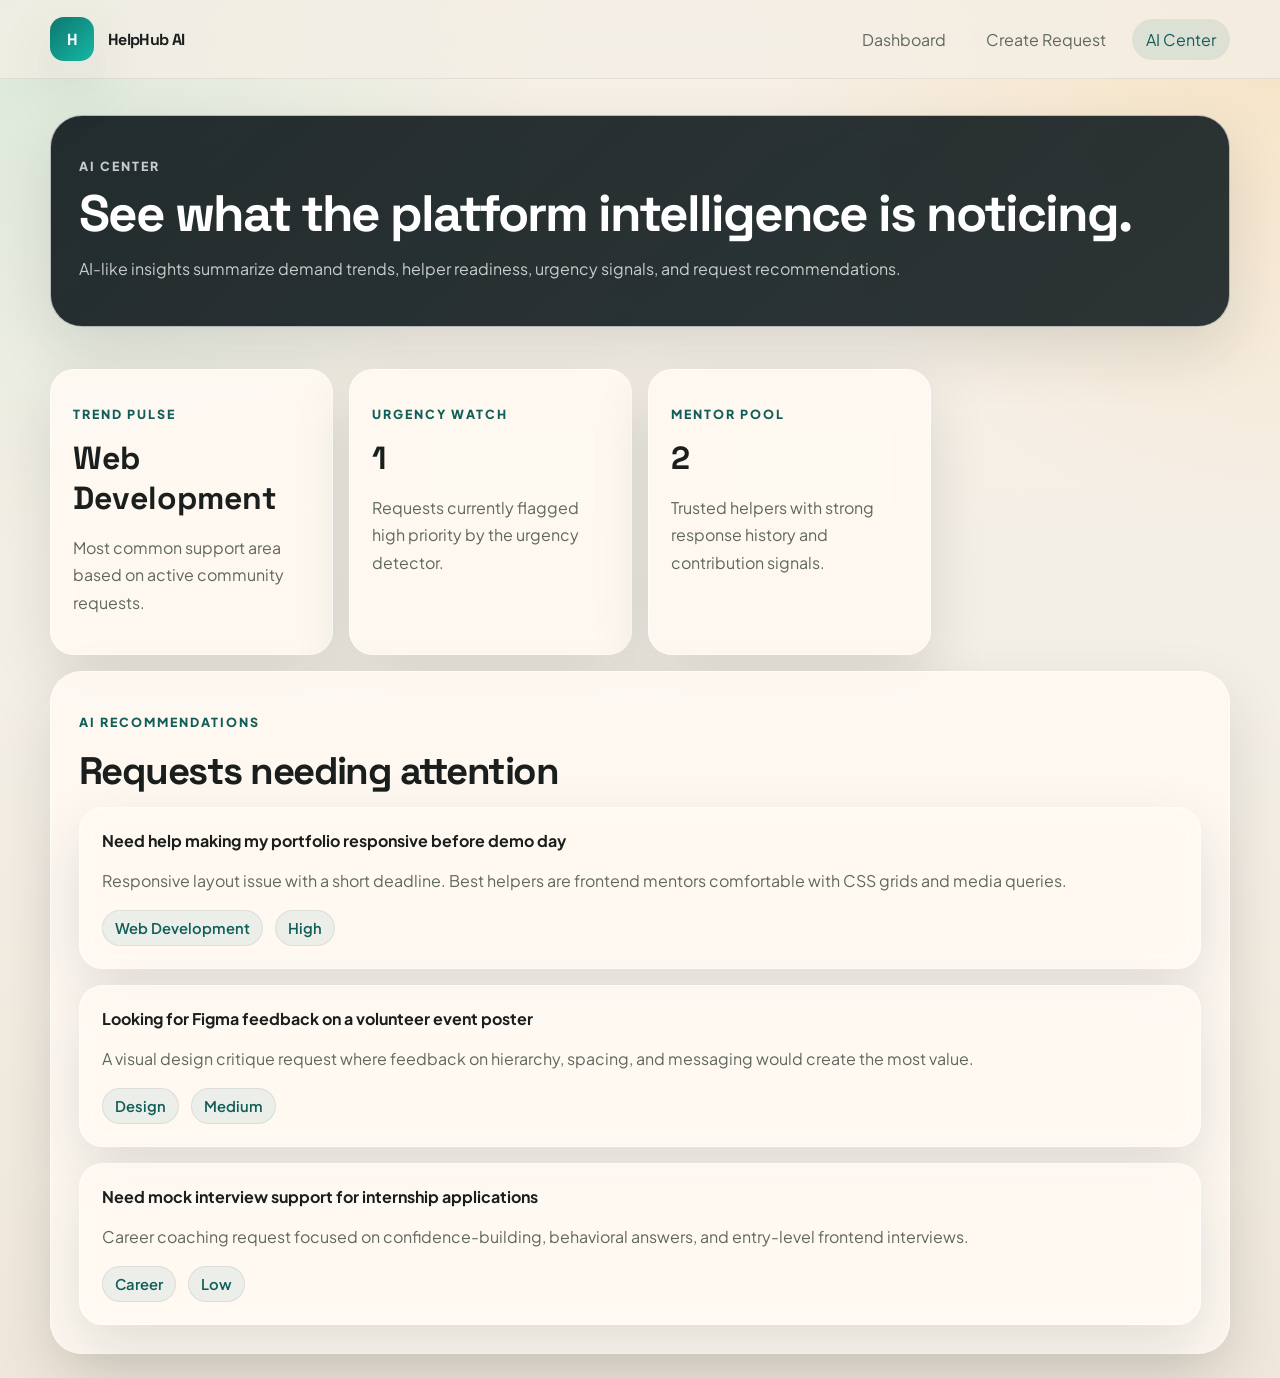
==== Assets/AI-center.html @ e8e607c4 "Task Done" ====
<html lang="en">

<head>
     <meta charset="UTF-8">
     <meta name="viewport" content="width=device-width, initial-scale=1.0">
     <title>HelpHub AI | AI Center</title>
     <link rel="preconnect" href="https://fonts.googleapis.com">
     <link rel="preconnect" href="https://fonts.gstatic.com" crossorigin="">
     <link href="https://fonts.googleapis.com/css2?family=Plus+Jakarta+Sans:wght@400;500;600;700;800&amp;family=Space+Grotesk:wght@500;700&amp;display=swap"
          rel="stylesheet">
     <link rel="stylesheet" href="../style.css">
     <style>
          ._button_10caf_25 {
               border-radius: 8px;
               border: unset;
               cursor: pointer;
               transition: .3s
          }

          ._button_10caf_25:disabled {
               opacity: .3;
               cursor: not-allowed
          }

          ._button_default_10caf_35 {
               background: transparent;
               color: #43434e
          }

          ._button_default_10caf_35:hover {
               background: #f3f4f7
          }

          ._button_default_10caf_35:active {
               background: #8e8e8e
          }

          ._button_default_10caf_35 ._svg_10caf_45 * {
               fill: #43434e
          }

          ._button_primary_10caf_48 {
               background: #007eff;
               color: #fff
          }

          ._button_primary_10caf_48:hover {
               background: #3398ff
          }

          ._button_primary_10caf_48:active {
               background: #66b2ff
          }

          ._button_primary_10caf_48 ._svg_10caf_45 * {
               fill: #fff
          }

          ._button_link_10caf_61 {
               background: transparent;
               color: #007eff
          }

          ._button_link_10caf_61:hover {
               color: #3398ff
          }

          ._button_link_10caf_61:active {
               color: #66b2ff
          }

          ._button_link_10caf_61 ._svg_10caf_45 * {
               fill: #007eff
          }

          ._button_link_10caf_61 ._svg_10caf_45 *:hover {
               fill: #3398ff
          }

          ._button_link_10caf_61 ._svg_10caf_45 *:active {
               fill: #66b2ff
          }

          ._button_large_10caf_80 {
               padding: 12px 16px
          }

          ._button_large_10caf_80 * {
               font-size: 16px
          }

          ._button_medium_10caf_86 {
               padding: 8px 16px
          }

          ._button_medium_10caf_86 * {
               font-size: 16px
          }

          ._button_small_10caf_92 {
               padding: 4px;
               min-height: 24px
          }

          ._button_small_10caf_92 * {
               font-size: 12px
          }

          ._flexBox_9xdww_14 {
               flex-flow: unset
          }

          ._gap_extraTiny_9xdww_18 {
               gap: 2px
          }

          ._gap_tiny_9xdww_22 {
               gap: 4px
          }

          ._gap_extraSmall_9xdww_26 {
               gap: 6px
          }

          ._gap_small_9xdww_30 {
               gap: 8px
          }

          ._gap_medium_9xdww_34 {
               gap: 16px
          }

          ._gap_normal_9xdww_38 {
               gap: 24px
          }

          ._gap_large_9xdww_42 {
               gap: 32px
          }

          ._gap_xLarge_9xdww_46 {
               gap: 48px
          }

          ._gap_xxLarge_9xdww_50 {
               gap: 56px
          }

          ._gap_extraLarge_9xdww_54 {
               gap: 64px
          }

          ._column_9xdww_58 {
               flex-direction: column !important
          }

          ._flexWrap_9xdww_62 {
               flex-wrap: wrap
          }

          ._popover_12uvb_1 {
               position: fixed;
               padding: 8px 10px;
               z-index: 2147483647;
               background: #31363de6;
               border-radius: 4px;
               color: #fff;
               font-size: 14px
          }

          ._buttons_12uvb_11 {
               position: fixed;
               top: 0;
               right: 0;
               padding: 8px;
               z-index: 2147483647
          }

          ._popup_hcu7e_1 {
               position: fixed;
               z-index: 2147483649;
               background: #ffffffe6;
               border-radius: 4px;
               color: #000;
               font-size: 14px;
               line-height: 1.286;
               width: 350px;
               -webkit-backdrop-filter: blur(2px);
               backdrop-filter: blur(2px);
               box-shadow: 0 0 7px -5px #000
          }

          ._popup_hcu7e_1:before {
               border-color: rgba(255, 255, 255, .9) transparent;
               border-width: 0 7px 7px 7px;
               left: 7px;
               top: -7px;
               border-style: solid;
               content: ".";
               display: block;
               height: 0;
               position: absolute;
               text-indent: -30000px;
               width: 0
          }

          ._color_hcu7e_27 {
               width: 20px;
               height: 20px;
               cursor: pointer;
               flex-shrink: 0
          }

          ._styleContainer_hcu7e_34 {
               white-space: nowrap;
               overflow: hidden;
               text-overflow: ellipsis
          }

          ._extraTiny_dg7lc_14 {
               padding: 2px
          }

          ._extraTinyVR_dg7lc_18 {
               padding-top: 2px;
               padding-bottom: 2px
          }

          ._extraTinyHR_dg7lc_23 {
               padding-left: 2px;
               padding-right: 2px
          }

          ._extraTinyTop_dg7lc_28 {
               padding-top: 2px
          }

          ._extraTinyRight_dg7lc_32 {
               padding-right: 2px
          }

          ._extraTinyBottom_dg7lc_36 {
               padding-bottom: 2px
          }

          ._extraTinyLeft_dg7lc_40 {
               padding-left: 2px
          }

          ._tiny_dg7lc_44 {
               padding: 4px
          }

          ._tinyVR_dg7lc_48 {
               padding-top: 4px;
               padding-bottom: 4px
          }

          ._tinyHR_dg7lc_53 {
               padding-left: 4px;
               padding-right: 4px
          }

          ._tinyTop_dg7lc_58 {
               padding-top: 4px
          }

          ._tinyRight_dg7lc_62 {
               padding-right: 4px
          }

          ._tinyBottom_dg7lc_66 {
               padding-bottom: 4px
          }

          ._tinyLeft_dg7lc_70 {
               padding-left: 4px
          }

          ._extraSmall_dg7lc_74 {
               padding: 6px
          }

          ._extraSmallVR_dg7lc_78 {
               padding-top: 6px;
               padding-bottom: 6px
          }

          ._extraSmallHR_dg7lc_83 {
               padding-left: 6px;
               padding-right: 6px
          }

          ._extraSmallTop_dg7lc_88 {
               padding-top: 6px
          }

          ._extraSmallRight_dg7lc_92 {
               padding-right: 6px
          }

          ._extraSmallBottom_dg7lc_96 {
               padding-bottom: 6px
          }

          ._extraSmallLeft_dg7lc_100 {
               padding-left: 6px
          }

          ._small_dg7lc_104 {
               padding: 8px
          }

          ._smallVR_dg7lc_108 {
               padding-top: 8px;
               padding-bottom: 8px
          }

          ._smallHR_dg7lc_113 {
               padding-left: 8px;
               padding-right: 8px
          }

          ._smallTop_dg7lc_118 {
               padding-top: 8px
          }

          ._smallRight_dg7lc_122 {
               padding-right: 8px
          }

          ._smallBottom_dg7lc_126 {
               padding-bottom: 8px
          }

          ._smallLeft_dg7lc_130 {
               padding-left: 8px
          }

          ._medium_dg7lc_134 {
               padding: 16px
          }

          ._mediumVR_dg7lc_138 {
               padding-top: 16px;
               padding-bottom: 16px
          }

          ._mediumHR_dg7lc_143 {
               padding-left: 16px;
               padding-right: 16px
          }

          ._mediumTop_dg7lc_148 {
               padding-top: 16px
          }

          ._mediumRight_dg7lc_152 {
               padding-right: 16px
          }

          ._mediumBottom_dg7lc_156 {
               padding-bottom: 16px
          }

          ._mediumLeft_dg7lc_160 {
               padding-left: 16px
          }

          ._normal_dg7lc_164 {
               padding: 24px
          }

          ._normalVR_dg7lc_168 {
               padding-top: 24px;
               padding-bottom: 24px
          }

          ._normalHR_dg7lc_173 {
               padding-left: 24px;
               padding-right: 24px
          }

          ._normalTop_dg7lc_178 {
               padding-top: 24px
          }

          ._normalRight_dg7lc_182 {
               padding-right: 24px
          }

          ._normalBottom_dg7lc_186 {
               padding-bottom: 24px
          }

          ._normalLeft_dg7lc_190 {
               padding-left: 24px
          }

          ._large_dg7lc_194 {
               padding: 32px
          }

          ._largeVR_dg7lc_198 {
               padding-top: 32px;
               padding-bottom: 32px
          }

          ._largeHR_dg7lc_203 {
               padding-left: 32px;
               padding-right: 32px
          }

          ._largeTop_dg7lc_208 {
               padding-top: 32px
          }

          ._largeRight_dg7lc_212 {
               padding-right: 32px
          }

          ._largeBottom_dg7lc_216 {
               padding-bottom: 32px
          }

          ._largeLeft_dg7lc_220 {
               padding-left: 32px
          }

          ._xLarge_dg7lc_224 {
               padding: 48px
          }

          ._xLargeVR_dg7lc_228 {
               padding-top: 48px;
               padding-bottom: 48px
          }

          ._xLargeHR_dg7lc_233 {
               padding-left: 48px;
               padding-right: 48px
          }

          ._xLargeTop_dg7lc_238 {
               padding-top: 48px
          }

          ._xLargeRight_dg7lc_242 {
               padding-right: 48px
          }

          ._xLargeBottom_dg7lc_246 {
               padding-bottom: 48px
          }

          ._xLargeLeft_dg7lc_250 {
               padding-left: 48px
          }

          ._xxLarge_dg7lc_254 {
               padding: 56px
          }

          ._xxLargeVR_dg7lc_258 {
               padding-top: 56px;
               padding-bottom: 56px
          }

          ._xxLargeHR_dg7lc_263 {
               padding-left: 56px;
               padding-right: 56px
          }

          ._xxLargeTop_dg7lc_268 {
               padding-top: 56px
          }

          ._xxLargeRight_dg7lc_272 {
               padding-right: 56px
          }

          ._xxLargeBottom_dg7lc_276 {
               padding-bottom: 56px
          }

          ._xxLargeLeft_dg7lc_280 {
               padding-left: 56px
          }

          ._extraLarge_dg7lc_284 {
               padding: 64px
          }

          ._extraLargeVR_dg7lc_288 {
               padding-top: 64px;
               padding-bottom: 64px
          }

          ._extraLargeHR_dg7lc_293 {
               padding-left: 64px;
               padding-right: 64px
          }

          ._extraLargeTop_dg7lc_298 {
               padding-top: 64px
          }

          ._extraLargeRight_dg7lc_302 {
               padding-right: 64px
          }

          ._extraLargeBottom_dg7lc_306 {
               padding-bottom: 64px
          }

          ._extraLargeLeft_dg7lc_310 {
               padding-left: 64px
          }

          ._size_tiny_ldink_23,
          ._size_tiny_ldink_23 * {
               font-size: 12px
          }

          ._size_small_ldink_27,
          ._size_small_ldink_27 * {
               font-size: 16px
          }

          ._size_medium_ldink_31,
          ._size_medium_ldink_31 * {
               font-size: 18px
          }

          ._size_large_ldink_35,
          ._size_large_ldink_35 * {
               font-size: 32px
          }

          ._weight_thin_ldink_39,
          ._weight_thin_ldink_39 * {
               font-weight: 100
          }

          ._weight_extraLight_ldink_43,
          ._weight_extraLight_ldink_43 * {
               font-weight: 200
          }

          ._weight_light_ldink_47,
          ._weight_light_ldink_47 * {
               font-weight: 300
          }

          ._weight_normal_ldink_51,
          ._weight_normal_ldink_51 * {
               font-weight: 400
          }

          ._weight_medium_ldink_55,
          ._weight_medium_ldink_55 * {
               font-weight: 500
          }

          ._weight_semiBold_ldink_59,
          ._weight_semiBold_ldink_59 * {
               font-weight: 600
          }

          ._weight_bold_ldink_63,
          ._weight_bold_ldink_63 * {
               font-weight: 700
          }

          ._weight_extraBold_ldink_67,
          ._weight_extraBold_ldink_67 * {
               font-weight: 800
          }

          ._lineHeight_ldink_71 {
               line-height: 100%
          }

          ._secondary_ldink_75 {
               color: #8e8e8e
          }

          ._modal_ib2ay_25 {
               position: fixed;
               top: 0;
               left: 0;
               width: 100%;
               height: 100%;
               display: flex;
               justify-content: center;
               align-items: center;
               z-index: 2147483649
          }

          ._modal_ib2ay_25 ._background_ib2ay_36 {
               position: absolute;
               top: 0;
               left: 0;
               width: 100%;
               height: 100%;
               transition: .3s;
               opacity: 0;
               overflow: auto;
               background-color: color-mix(in srgb, #000000 60%, white 0%);
               -webkit-backdrop-filter: blur(2px);
               backdrop-filter: blur(2px)
          }

          ._modal_ib2ay_25 ._window_ib2ay_48 {
               min-width: 280px;
               max-width: 560px;
               background: #fff;
               border-radius: 6px;
               padding: 16px;
               z-index: 1;
               position: relative;
               opacity: 0;
               transform: scale(.01);
               transition: .3s;
               display: flex;
               flex-direction: column;
               box-shadow: 0 2px 6px 2px #00000026, 0 1px 2px #0000004d;
               overflow: auto
          }

          ._modal_ib2ay_25 ._window_ib2ay_48 ._loading_ib2ay_64 {
               position: absolute;
               width: 100%;
               height: 100%;
               top: 0;
               left: 0;
               background: #000000b3
          }

          ._modal_ib2ay_25 ._window_ib2ay_48 ._loading_ib2ay_64 img {
               width: 100px
          }

          ._modal_visible_ib2ay_76 ._background_ib2ay_36 {
               opacity: 1
          }

          ._modal_visible_ib2ay_76 ._window_ib2ay_48 {
               opacity: 1;
               transform: scale(1)
          }

          ._modal_hidden_ib2ay_83 ._background_ib2ay_36 {
               opacity: 0
          }

          ._modal_hidden_ib2ay_83 ._window_ib2ay_48 {
               opacity: 0;
               transform: scale(.01)
          }

          ._modal_hiddenDone_ib2ay_90 ._background_ib2ay_36 {
               opacity: 0
          }

          ._modal_hiddenDone_ib2ay_90 ._window_ib2ay_48 {
               opacity: 0;
               transform: scale(.01)
          }

          ._color_13dyv_1 {
               padding: 0 8px;
               border-radius: 8px;
               width: 100%;
               box-shadow: 0 0 7px -5px #000;
               font-weight: 800;
               flex-shrink: 0
          }
     </style>
</head>

<body data-page="ai" cz-shortcut-listen="true">
     <header class="topbar">
          <div class="container nav">
               <a class="brand" href="#"><span class="brand-badge">H</span><span>HelpHub AI</span></a>
               <nav class="nav-links"><a href="./dashboard.html">Dashboard</a><a href="./create-request.html">Create Request</a><a
                         data-nav="ai" href="./ai-center.html" class="active">AI Center</a></nav>
          </div>
     </header>
     <main class="container">
          <section class="page-hero">
               <div class="panel">
                    <p class="eyebrow">AI Center</p>
                    <h1 style="font-size: clamp(2.2rem, 4vw, 4rem);">See what the platform intelligence is noticing.
                    </h1>
                    <p>AI-like insights summarize demand trends, helper readiness, urgency signals, and request
                         recommendations.</p>
               </div>
          </section>
          <section class="stack section">
               <div class="mini-grid" data-ai-summary="">
                    <div class="stat-card">
                         <p class="eyebrow">Trend pulse</p>
                         <div class="stat-value">Web Development</div>
                         <p>Most common support area based on active community requests.</p>
                    </div>
                    <div class="stat-card">
                         <p class="eyebrow">Urgency watch</p>
                         <div class="stat-value">1</div>
                         <p>Requests currently flagged high priority by the urgency detector.</p>
                    </div>
                    <div class="stat-card">
                         <p class="eyebrow">Mentor pool</p>
                         <div class="stat-value">2</div>
                         <p>Trusted helpers with strong response history and contribution signals.</p>
                    </div>
               </div>
               <div class="panel">
                    <p class="section-kicker">AI recommendations</p>
                    <h2>Requests needing attention</h2>
                    <div class="stack" data-ai-recommendations="">
                         <div class="timeline-item"><strong>Need help making my portfolio responsive before demo
                                   day</strong>
                              <p>Responsive layout issue with a short deadline. Best helpers are frontend mentors
                                   comfortable with CSS grids and media queries.</p>
                              <div class="tag-row"><span class="tag">Web Development</span><span class="tag">High</span>
                              </div>
                         </div>

                         <div class="timeline-item"><strong>Looking for Figma feedback on a volunteer event
                                   poster</strong>
                              <p>A visual design critique request where feedback on hierarchy, spacing, and messaging
                                   would create the most value.</p>
                              <div class="tag-row"><span class="tag">Design</span><span class="tag">Medium</span></div>
                         </div>

                         <div class="timeline-item"><strong>Need mock interview support for internship
                                   applications</strong>
                              <p>Career coaching request focused on confidence-building, behavioral answers, and
                                   entry-level frontend interviews.</p>
                              <div class="tag-row"><span class="tag">Career</span><span class="tag">Low</span></div>
                         </div>
                    </div>
               </div>
          </section>
     </main>


</body>
<div></div>

</html>
---- style.css ----
:root {
  --bg: #f4efe6;
  --surface: rgba(255, 250, 243, 0.88);
  --surface-strong: #fffaf3;
  --surface-dark: #1d2d2a;
  --text: #1a1f1d;
  --muted: #5f685f;
  --line: rgba(34, 54, 47, 0.1);
  --primary: #0f766e;
  --primary-strong: #115e59;
  --accent: #f59e0b;
  --danger: #dc2626;
  --success: #15803d;
  --shadow: 0 24px 60px rgba(17, 33, 29, 0.12);
  --radius-xl: 32px;
  --radius-lg: 22px;
  --container: 1180px;
  --heading-font: "Space Grotesk", "Segoe UI", sans-serif;
  --body-font: "Plus Jakarta Sans", "Segoe UI", sans-serif;
}

* {
  box-sizing: border-box;
}
html {
  scroll-behavior: smooth;
}
body {
  margin: 0;
  font-family: var(--body-font);
  color: var(--text);
  background:
    radial-gradient(
      circle at top left,
      rgba(16, 185, 129, 0.12),
      transparent 30%
    ),
    radial-gradient(
      circle at top right,
      rgba(245, 158, 11, 0.16),
      transparent 28%
    ),
    linear-gradient(180deg, #f7f0e6 0%, #f4efe6 52%, #efe7da 100%);
  min-height: 100vh;
}
a {
  color: inherit;
  text-decoration: none;
}
img {
  max-width: 100%;
  display: block;
}
button,
input,
select,
textarea {
  font: inherit;
}
.container {
  width: min(var(--container), calc(100% - 32px));
  margin: 0 auto;
}
.site-shell {
  padding-bottom: 48px;
}
.home {
     background: rgba(15, 118, 110, 0.1);;
     color: var(--primary-strong) !important;
}
.topbar {
  position: sticky;
  top: 0;
  z-index: 20;
  backdrop-filter: blur(14px);
  background: rgba(244, 239, 230, 0.78);
  border-bottom: 1px solid rgba(29, 45, 42, 0.08);
}
.nav {
  display: flex;
  align-items: center;
  justify-content: space-between;
  gap: 20px;
  min-height: 78px;
}
.brand {
  display: inline-flex;
  align-items: center;
  gap: 14px;
  font-family: var(--heading-font);
  font-weight: 700;
  letter-spacing: -0.04em;
}
.brand-badge {
  width: 44px;
  height: 44px;
  display: grid;
  place-items: center;
  border-radius: 14px;
  background: linear-gradient(135deg, #0f766e 0%, #14b8a6 100%);
  color: white;
  box-shadow: var(--shadow);
}
.nav-links,
.nav-actions,
.tag-row,
.info-row,
.card-meta,
.user-line,
.row {
  display: flex;
  align-items: center;
  gap: 12px;
  flex-wrap: wrap;
}
.nav-links a {
  padding: 10px 14px;
  border-radius: 999px;
  color: var(--muted);
  transition: 0.2s ease;
}
.nav-links a:hover,
.nav-links a.active {
  background: rgba(15, 118, 110, 0.1);
  color: var(--primary-strong);
}
.pill,
.tag {
  display: inline-flex;
  align-items: center;
  gap: 8px;
  padding: 8px 12px;
  border-radius: 999px;
  background: rgba(255, 255, 255, 0.65);
  border: 1px solid rgba(17, 33, 29, 0.08);
  color: var(--muted);
}
.tag {
  background: rgba(15, 118, 110, 0.08);
  color: var(--primary-strong);
  font-size: 0.92rem;
  font-weight: 600;
}
.tag.urgent {
  background: rgba(220, 38, 38, 0.1);
  color: var(--danger);
}
.tag.success {
  background: rgba(21, 128, 61, 0.1);
  color: var(--success);
}
.btn {
  display: inline-flex;
  align-items: center;
  justify-content: center;
  gap: 10px;
  border: 0;
  border-radius: 999px;
  padding: 14px 20px;
  font-weight: 700;
  cursor: pointer;
  transition:
    transform 0.2s ease,
    box-shadow 0.2s ease,
    background 0.2s ease;
}
.btn:hover {
  transform: translateY(-2px);
}
.btn-primary {
  background: linear-gradient(135deg, var(--primary) 0%, #14b8a6 100%);
  color: white;
  box-shadow: 0 18px 36px rgba(15, 118, 110, 0.22);
}
.btn-secondary {
  background: white;
  color: var(--text);
  border: 1px solid rgba(17, 33, 29, 0.08);
}
.hero {
  padding: 60px 0 34px;
}
.hero-grid,
.two-col,
.dashboard-grid,
.detail-grid,
.profile-grid,
.admin-grid,
.leader-grid,
.feed-grid {
  display: grid;
  gap: 24px;
}
.hero-grid,
.two-col,
.dashboard-grid,
.detail-grid,
.profile-grid,
.admin-grid {
  grid-template-columns: 1.2fr 0.8fr;
}
.leader-grid {
  grid-template-columns: 1fr 1fr;
}
.feed-grid {
  grid-template-columns: 0.84fr 1.16fr;
}
.glass-card,
.panel,
.stat-card,
.feature-card,
.request-card,
.timeline-item,
.badge-card,
.auth-card,
.form-card {
  background: var(--surface);
  border: 1px solid rgba(255, 255, 255, 0.58);
  box-shadow: var(--shadow);
  backdrop-filter: blur(14px);
}
.hero-copy,
.hero-panel,
.panel,
.auth-card,
.form-card {
  border-radius: var(--radius-xl);
  padding: 28px;
}
.hero-copy {
  background: linear-gradient(
    160deg,
    rgba(255, 250, 243, 0.9) 0%,
    rgba(246, 240, 230, 0.85) 100%
  );
}
.eyebrow,
.section-kicker {
  text-transform: uppercase;
  letter-spacing: 0.16em;
  font-size: 0.78rem;
  color: var(--primary-strong);
  font-weight: 800;
}
h1,
h2,
h3,
h4 {
  margin: 0 0 12px;
  font-family: var(--heading-font);
  letter-spacing: -0.04em;
}
h1 {
  font-size: clamp(2.7rem, 5vw, 5rem);
  line-height: 0.95;
}
h2 {
  font-size: clamp(1.8rem, 3vw, 3rem);
}
h3 {
  font-size: 1.28rem;
}
p {
  color: var(--muted);
  line-height: 1.7;
}
.hero-actions,
.stats-grid,
.card-grid,
.mini-grid,
.stack,
.form-grid,
.auth-grid,
.profile-form,
.notif-list,
.rank-list,
.helper-list,
.message-list {
  display: grid;
  gap: 16px;
}
.hero-actions {
  margin-top: 24px;
  grid-template-columns: repeat(2, max-content);
}
.hero-panel {
  position: relative;
  overflow: hidden;
  background: linear-gradient(180deg, #173430 0%, #102926 100%);
  color: white;
}
.hero-panel p,
.page-hero .panel p,
.auth-side p,
.auth-side li {
  color: rgba(255, 255, 255, 0.75);
}
.hero-panel::after {
  content: "";
  position: absolute;
  inset: auto -10% -32% auto;
  width: 260px;
  height: 260px;
  background: radial-gradient(
    circle,
    rgba(20, 184, 166, 0.45),
    transparent 65%
  );
}
.orb {
  position: absolute;
  inset: 24px 24px auto auto;
  width: 82px;
  height: 82px;
  border-radius: 50%;
  background: radial-gradient(circle at 30% 30%, #fde68a, #f59e0b);
  opacity: 0.85;
}
.stats-grid {
  margin-top: 20px;
  grid-template-columns: repeat(3, 1fr);
}
.card-grid {
  grid-template-columns: repeat(3, 1fr);
}
.mini-grid {
  grid-template-columns: repeat(4, 1fr);
}
.stat-card,
.feature-card,
.request-card,
.timeline-item,
.badge-card {
  border-radius: 24px;
  padding: 22px;
}
.stat-value {
  font-family: var(--heading-font);
  font-size: 2rem;
  font-weight: 700;
}
.section {
  padding: 24px 0;
}
.section-head {
  display: flex;
  align-items: end;
  justify-content: space-between;
  gap: 20px;
  margin-bottom: 20px;
}
.page-hero {
  padding: 36px 0 18px;
}
.page-hero .panel {
  background: linear-gradient(
    140deg,
    rgba(20, 29, 32, 0.93),
    rgba(16, 26, 29, 0.88)
  );
  color: white;
}
.panel,
.auth-card,
.form-card {
  border: 1px solid rgba(255, 255, 255, 0.66);
}
.metric,
.list-item,
.rank-item,
.helper-item,
.notif-item,
.message-item {
  display: flex;
  align-items: center;
  justify-content: space-between;
  gap: 14px;
  padding: 16px 0;
  border-bottom: 1px solid var(--line);
}
.list-item:last-child,
.metric:last-child {
  border-bottom: 0;
}
.rank-item,
.helper-item,
.notif-item,
.message-item {
  padding: 16px 18px;
  border-radius: 18px;
  background: rgba(255, 255, 255, 0.72);
  border: 1px solid rgba(17, 33, 29, 0.06);
}
.progress {
  height: 10px;
  border-radius: 999px;
  background: rgba(17, 33, 29, 0.08);
  overflow: hidden;
}
.progress > span {
  display: block;
  height: 100%;
  background: linear-gradient(90deg, var(--accent), var(--primary));
}
.form-grid,
.auth-grid,
.profile-form {
  grid-template-columns: repeat(2, 1fr);
}
.field,
.field-full {
  display: grid;
  gap: 8px;
}
.field-full {
  grid-column: 1 / -1;
}
label {
  font-size: 0.94rem;
  color: var(--muted);
  font-weight: 700;
}
input,
select,
textarea {
  width: 100%;
  border: 1px solid rgba(17, 33, 29, 0.1);
  background: rgba(255, 255, 255, 0.78);
  color: var(--text);
  padding: 14px 16px;
  border-radius: 16px;
  outline: none;
}
textarea {
  min-height: 148px;
  resize: vertical;
}
input:focus,
select:focus,
textarea:focus {
  border-color: rgba(15, 118, 110, 0.45);
  box-shadow: 0 0 0 4px rgba(15, 118, 110, 0.08);
}
.auth-layout {
  min-height: calc(100vh - 79px);
  display: grid;
  place-items: center;
  padding: 32px 0 48px;
}
.auth-wrap {
  width: min(1120px, 100%);
  display: grid;
  gap: 24px;
  grid-template-columns: 1fr 1fr;
}
.auth-card,
.auth-side {
  padding: 30px;
}
.auth-side {
  border-radius: var(--radius-xl);
  background: linear-gradient(155deg, #173430, #102926);
  color: white;
  position: relative;
  overflow: hidden;
}
.auth-side ul {
  padding-left: 20px;
  line-height: 1.8;
}
.avatar {
  width: 44px;
  height: 44px;
  border-radius: 50%;
  display: grid;
  place-items: center;
  background: linear-gradient(135deg, var(--accent), #fb7185);
  color: #1d1d1d;
  font-family: var(--heading-font);
  font-weight: 800;
}
.avatar.teal {
  background: linear-gradient(135deg, #14b8a6, #0f766e);
  color: white;
}
.avatar.dark {
  background: linear-gradient(135deg, #2c3e50, #1f2937);
  color: white;
}
.table {
  width: 100%;
  border-collapse: collapse;
}
.table th,
.table td {
  text-align: left;
  padding: 14px 12px;
  border-bottom: 1px solid var(--line);
  vertical-align: top;
}
.table th {
  color: var(--muted);
  font-weight: 700;
}
.footer {
  padding: 26px 0 42px;
  color: var(--muted);
}
.center {
  text-align: center;
}
.toast-wrap {
  position: fixed;
  right: 16px;
  bottom: 16px;
  z-index: 40;
  display: grid;
  gap: 10px;
}
.toast {
  min-width: 260px;
  max-width: 320px;
  padding: 16px 18px;
  border-radius: 18px;
  background: #173430;
  color: white;
  box-shadow: var(--shadow);
  animation: slideUp 0.3s ease;
}
@keyframes slideUp {
  from {
    opacity: 0;
    transform: translateY(16px);
  }
  to {
    opacity: 1;
    transform: translateY(0);
  }
}
.fade-in {
  opacity: 0;
  transform: translateY(16px);
  animation: reveal 0.65s ease forwards;
}
.fade-in:nth-child(2) {
  animation-delay: 0.08s;
}
.fade-in:nth-child(3) {
  animation-delay: 0.16s;
}
.fade-in:nth-child(4) {
  animation-delay: 0.24s;
}
@keyframes reveal {
  to {
    opacity: 1;
    transform: translateY(0);
  }
}
@media (max-width: 980px) {
  .hero-grid,
  .two-col,
  .dashboard-grid,
  .detail-grid,
  .profile-grid,
  .feed-grid,
  .leader-grid,
  .admin-grid,
  .auth-wrap {
    grid-template-columns: 1fr;
  }
  .card-grid,
  .mini-grid,
  .stats-grid,
  .form-grid,
  .auth-grid,
  .profile-form {
    grid-template-columns: 1fr 1fr;
  }
  .nav {
    padding: 12px 0;
    align-items: flex-start;
    flex-direction: column;
  }
  .hero-actions {
    grid-template-columns: 1fr;
  }
}
@media (max-width: 680px) {
  .card-grid,
  .mini-grid,
  .stats-grid,
  .form-grid,
  .auth-grid,
  .profile-form {
    grid-template-columns: 1fr;
  }
  .container {
    width: min(var(--container), calc(100% - 20px));
  }
  .hero-copy,
  .hero-panel,
  .panel,
  .auth-card,
  .auth-side,
  .form-card,
  .stat-card,
  .feature-card,
  .request-card {
    padding: 22px;
  }
  h1 {
    font-size: 2.6rem;
  }
}
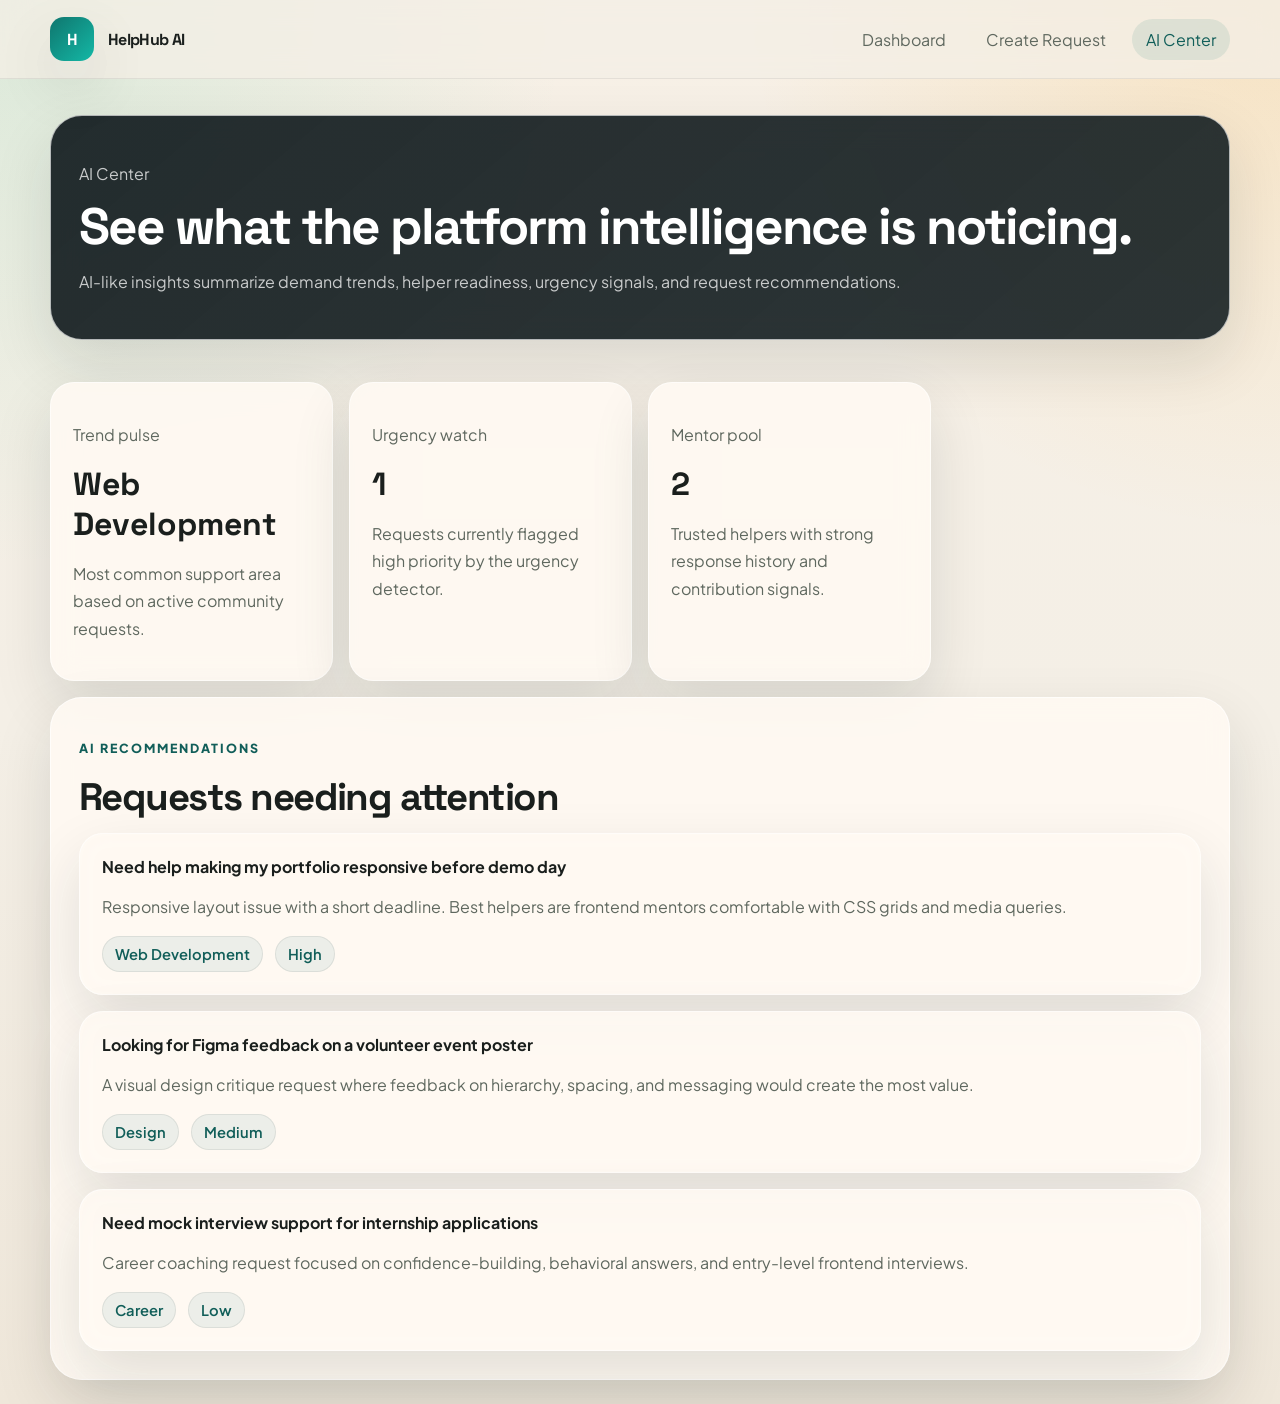
==== commit df6b1ad2: "Task Done" ====
--- a/Assets/AI-center.html
+++ b/Assets/AI-center.html
@@ -680,45 +680,45 @@
 </head>
 
 <body data-page="ai" cz-shortcut-listen="true">
-     <header class="topbar">
+     <header class="header">
           <div class="container nav">
-               <a class="brand" href="#"><span class="brand-badge">H</span><span>HelpHub AI</span></a>
-               <nav class="nav-links"><a href="./dashboard.html">Dashboard</a><a href="./create-request.html">Create Request</a><a
-                         data-nav="ai" href="./ai-center.html" class="active">AI Center</a></nav>
+               <a class="brand" href="#"><span class="brand-logo">H</span><span>HelpHub AI</span></a>
+               <nav class="nav-links"><a href="./dashboard.html">Dashboard</a><a href="./create-requests.html">Create Request</a><a
+                         data-nav="ai" href="./AI-center.html" class="active">AI Center</a></nav>
           </div>
      </header>
      <main class="container">
-          <section class="page-hero">
-               <div class="panel">
-                    <p class="eyebrow">AI Center</p>
+          <section class="hero-page">
+               <div class="area">
+                    <p class="coding">AI Center</p>
                     <h1 style="font-size: clamp(2.2rem, 4vw, 4rem);">See what the platform intelligence is noticing.
                     </h1>
                     <p>AI-like insights summarize demand trends, helper readiness, urgency signals, and request
                          recommendations.</p>
                </div>
           </section>
-          <section class="stack section">
+          <section class="cards section">
                <div class="mini-grid" data-ai-summary="">
-                    <div class="stat-card">
-                         <p class="eyebrow">Trend pulse</p>
-                         <div class="stat-value">Web Development</div>
+                    <div class="analytics-card">
+                         <p class="coding">Trend pulse</p>
+                         <div class="analytics-value">Web Development</div>
                          <p>Most common support area based on active community requests.</p>
                     </div>
-                    <div class="stat-card">
-                         <p class="eyebrow">Urgency watch</p>
-                         <div class="stat-value">1</div>
+                    <div class="analytics-card">
+                         <p class="coding">Urgency watch</p>
+                         <div class="analytics-value">1</div>
                          <p>Requests currently flagged high priority by the urgency detector.</p>
                     </div>
-                    <div class="stat-card">
-                         <p class="eyebrow">Mentor pool</p>
-                         <div class="stat-value">2</div>
+                    <div class="analytics-card">
+                         <p class="coding">Mentor pool</p>
+                         <div class="analytics-value">2</div>
                          <p>Trusted helpers with strong response history and contribution signals.</p>
                     </div>
                </div>
-               <div class="panel">
-                    <p class="section-kicker">AI recommendations</p>
+               <div class="area">
+                    <p class="core">AI recommendations</p>
                     <h2>Requests needing attention</h2>
-                    <div class="stack" data-ai-recommendations="">
+                    <div class="cards" data-ai-recommendations="">
                          <div class="timeline-item"><strong>Need help making my portfolio responsive before demo
                                    day</strong>
                               <p>Responsive layout issue with a short deadline. Best helpers are frontend mentors
--- a/style.css
+++ b/style.css
@@ -61,14 +61,14 @@
   width: min(var(--container), calc(100% - 32px));
   margin: 0 auto;
 }
-.site-shell {
+.navbar {
   padding-bottom: 48px;
 }
 .home {
      background: rgba(15, 118, 110, 0.1);;
      color: var(--primary-strong) !important;
 }
-.topbar {
+.header {
   position: sticky;
   top: 0;
   z-index: 20;
@@ -91,7 +91,7 @@
   font-weight: 700;
   letter-spacing: -0.04em;
 }
-.brand-badge {
+.brand-logo {
   width: 44px;
   height: 44px;
   display: grid;
@@ -105,7 +105,7 @@
 .nav-actions,
 .tag-row,
 .info-row,
-.card-meta,
+.card-somedetails,
 .user-line,
 .row {
   display: flex;
@@ -124,7 +124,7 @@
   background: rgba(15, 118, 110, 0.1);
   color: var(--primary-strong);
 }
-.pill,
+.community,
 .tag {
   display: inline-flex;
   align-items: center;
@@ -141,11 +141,11 @@
   font-size: 0.92rem;
   font-weight: 600;
 }
-.tag.urgent {
+.tag.red {
   background: rgba(220, 38, 38, 0.1);
   color: var(--danger);
 }
-.tag.success {
+.tag.green {
   background: rgba(21, 128, 61, 0.1);
   color: var(--success);
 }
@@ -177,21 +177,21 @@
   color: var(--text);
   border: 1px solid rgba(17, 33, 29, 0.08);
 }
-.hero {
+.hero-section {
   padding: 60px 0 34px;
 }
-.hero-grid,
+.hero-container,
 .two-col,
 .dashboard-grid,
 .detail-grid,
 .profile-grid,
 .admin-grid,
 .leader-grid,
-.feed-grid {
+.form-section {
   display: grid;
   gap: 24px;
 }
-.hero-grid,
+.hero-container,
 .two-col,
 .dashboard-grid,
 .detail-grid,
@@ -202,14 +202,14 @@
 .leader-grid {
   grid-template-columns: 1fr 1fr;
 }
-.feed-grid {
+.form-section {
   grid-template-columns: 0.84fr 1.16fr;
 }
 .glass-card,
-.panel,
-.stat-card,
-.feature-card,
-.request-card,
+.area,
+.analytics-card,
+.card,
+.card-request,
 .timeline-item,
 .badge-card,
 .auth-card,
@@ -219,23 +219,23 @@
   box-shadow: var(--shadow);
   backdrop-filter: blur(14px);
 }
-.hero-copy,
+.hero-div,
 .hero-panel,
-.panel,
+.area,
 .auth-card,
 .form-card {
   border-radius: var(--radius-xl);
   padding: 28px;
 }
-.hero-copy {
+.hero-div {
   background: linear-gradient(
     160deg,
     rgba(255, 250, 243, 0.9) 0%,
     rgba(246, 240, 230, 0.85) 100%
   );
 }
-.eyebrow,
-.section-kicker {
+.coding-night,
+.core {
   text-transform: uppercase;
   letter-spacing: 0.16em;
   font-size: 0.78rem;
@@ -264,11 +264,11 @@
   color: var(--muted);
   line-height: 1.7;
 }
-.hero-actions,
-.stats-grid,
-.card-grid,
+.hero-btns,
+.analytics-grid,
+.small-cards,
 .mini-grid,
-.stack,
+.cards,
 .form-grid,
 .auth-grid,
 .profile-form,
@@ -279,7 +279,7 @@
   display: grid;
   gap: 16px;
 }
-.hero-actions {
+.hero-btns {
   margin-top: 24px;
   grid-template-columns: repeat(2, max-content);
 }
@@ -290,12 +290,12 @@
   color: white;
 }
 .hero-panel p,
-.page-hero .panel p,
+.hero-page .area p,
 .auth-side p,
 .auth-side li {
   color: rgba(255, 255, 255, 0.75);
 }
-.hero-panel::after {
+.hero-area::after {
   content: "";
   position: absolute;
   inset: auto -10% -32% auto;
@@ -307,7 +307,7 @@
     transparent 65%
   );
 }
-.orb {
+.circle {
   position: absolute;
   inset: 24px 24px auto auto;
   width: 82px;
@@ -316,25 +316,25 @@
   background: radial-gradient(circle at 30% 30%, #fde68a, #f59e0b);
   opacity: 0.85;
 }
-.stats-grid {
+.analytics-grid {
   margin-top: 20px;
   grid-template-columns: repeat(3, 1fr);
 }
-.card-grid {
+.small-cards {
   grid-template-columns: repeat(3, 1fr);
 }
 .mini-grid {
   grid-template-columns: repeat(4, 1fr);
 }
-.stat-card,
-.feature-card,
-.request-card,
+.analytics-card,
+.card,
+.card-request,
 .timeline-item,
 .badge-card {
   border-radius: 24px;
   padding: 22px;
 }
-.stat-value {
+.analytics-value {
   font-family: var(--heading-font);
   font-size: 2rem;
   font-weight: 700;
@@ -349,10 +349,10 @@
   gap: 20px;
   margin-bottom: 20px;
 }
-.page-hero {
+.hero-page {
   padding: 36px 0 18px;
 }
-.page-hero .panel {
+.hero-page .area {
   background: linear-gradient(
     140deg,
     rgba(20, 29, 32, 0.93),
@@ -360,7 +360,7 @@
   );
   color: white;
 }
-.panel,
+.area,
 .auth-card,
 .form-card {
   border: 1px solid rgba(255, 255, 255, 0.66);
@@ -412,6 +412,10 @@
   display: grid;
   gap: 8px;
 }
+.field label {
+     margin-top: 5%;
+     margin-bottom: 3%;
+}
 .field-full {
   grid-column: 1 / -1;
 }
@@ -558,20 +562,20 @@
   }
 }
 @media (max-width: 980px) {
-  .hero-grid,
+  .hero-container,
   .two-col,
   .dashboard-grid,
   .detail-grid,
   .profile-grid,
-  .feed-grid,
+  .form-section,
   .leader-grid,
   .admin-grid,
   .auth-wrap {
     grid-template-columns: 1fr;
   }
-  .card-grid,
+  .small-cards,
   .mini-grid,
-  .stats-grid,
+  .analytics-grid,
   .form-grid,
   .auth-grid,
   .profile-form {
@@ -582,14 +586,14 @@
     align-items: flex-start;
     flex-direction: column;
   }
-  .hero-actions {
+  .hero-btns {
     grid-template-columns: 1fr;
   }
 }
 @media (max-width: 680px) {
-  .card-grid,
+  .small-cards,
   .mini-grid,
-  .stats-grid,
+  .analytics-grid,
   .form-grid,
   .auth-grid,
   .profile-form {
@@ -600,13 +604,13 @@
   }
   .hero-copy,
   .hero-panel,
-  .panel,
+  .area,
   .auth-card,
   .auth-side,
   .form-card,
-  .stat-card,
-  .feature-card,
-  .request-card {
+  .analytics-card,
+  .card,
+  .card-request{
     padding: 22px;
   }
   h1 {
